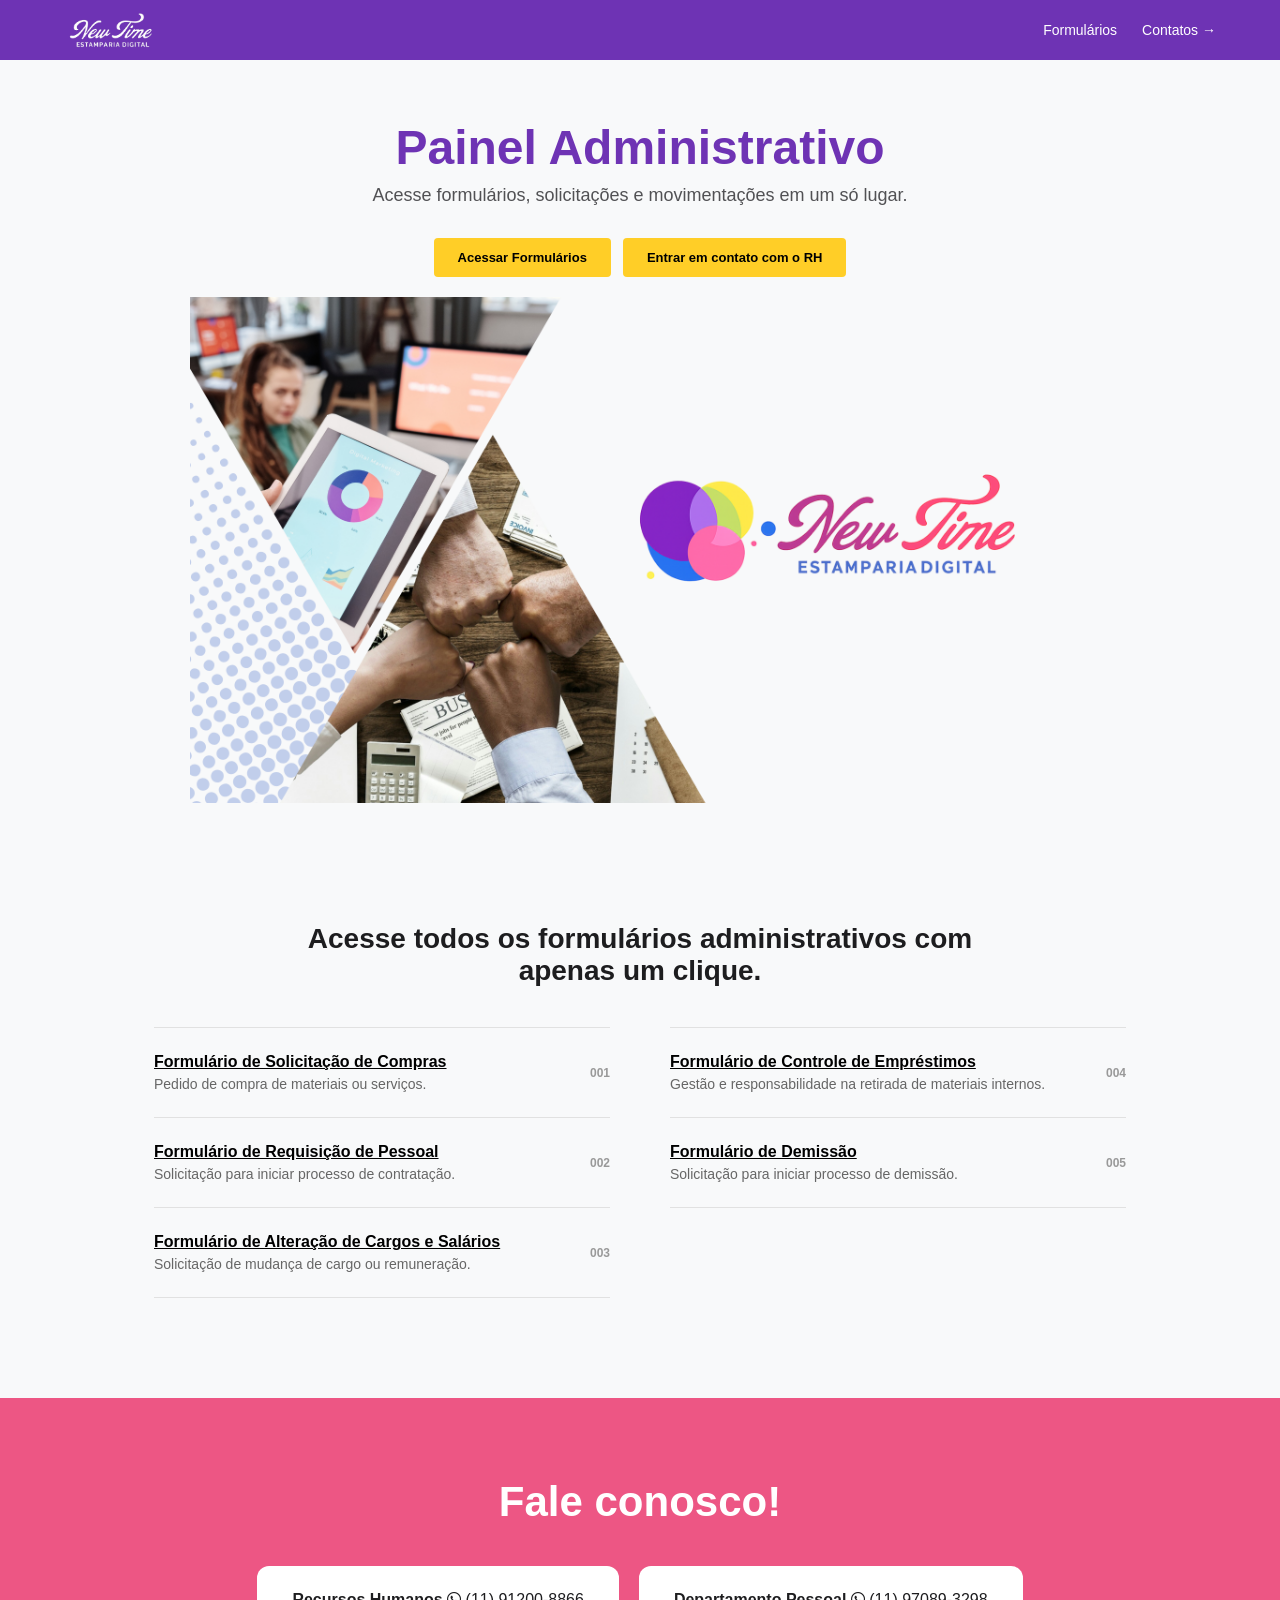
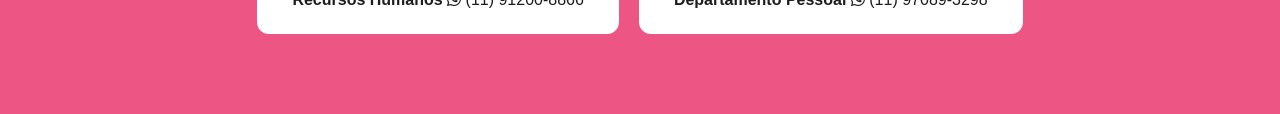
==== index.html @ 9c3e06ad "Add Font Awesome and update contact details Added Font Awesome stylesheet for icons and updated cont" ====
<!DOCTYPE html>
<html lang="pt-br">
<head>
    <meta charset="UTF-8">
    <meta name="viewport" content="width=device-width, initial-scale=1.0">
    <title>Painel Administrativo - New Time</title>
    
    <link rel="icon" href="Logo Bolinhas.png" type="image/png">
    
    <link rel="stylesheet" href="https://cdnjs.cloudflare.com/ajax/libs/font-awesome/6.0.0/css/all.min.css">
    
    <link rel="stylesheet" href="style.css">
</head>
<body>

    <header class="navbar">
        <img src="Logo Branca.png" alt="Logo New Time" class="nav-logo">
        
        <nav>
            <a href="#formularios">Formulários</a>
            <a href="#contatos">Contatos &rarr;</a>
        </nav>
    </header>

    <main>
        <section class="hero">
            <h1 class="main-title">Painel Administrativo</h1>
            <p class="subtitle">Acesse formulários, solicitações e movimentações em um só lugar.</p>
            
            <div class="cta-buttons">
                <a href="#formularios" class="btn">Acessar Formulários</a>
                <a href="#contatos" class="btn">Entrar em contato com o RH</a>
            </div>

            <img src="Main.png" alt="Equipe New Time" class="main-img">
        </section>

        <section id="formularios" class="forms-section">
            <h2 class="forms-callout">Acesse todos os formulários administrativos com apenas um clique.</h2>
            
            <div class="forms-grid">
                <div class="forms-column">
                    <article class="form-row">
                        <div class="form-info">
                            <a href="#" id="link-compras" class="form-title">Formulário de Solicitação de Compras</a>
                            <p class="form-description">Pedido de compra de materiais ou serviços.</p>
                        </div>
                        <span class="form-id">001</span>
                    </article>

                    <article class="form-row">
                        <div class="form-info">
                            <a href="#" id="link-pessoal" class="form-title">Formulário de Requisição de Pessoal</a>
                            <p class="form-description">Solicitação para iniciar processo de contratação.</p>
                        </div>
                        <span class="form-id">002</span>
                    </article>

                    <article class="form-row">
                        <div class="form-info">
                            <a href="#" id="link-cargos" class="form-title">Formulário de Alteração de Cargos e Salários</a>
                            <p class="form-description">Solicitação de mudança de cargo ou remuneração.</p>
                        </div>
                        <span class="form-id">003</span>
                    </article>
                </div>

                <div class="forms-column">
                    <article class="form-row">
                        <div class="form-info">
                            <a href="#" id="link-emprestimo" class="form-title">Formulário de Controle de Empréstimos</a>
                            <p class="form-description">Gestão e responsabilidade na retirada de materiais internos.</p>
                        </div>
                        <span class="form-id">004</span>
                    </article>

                    <article class="form-row">
                        <div class="form-info">
                            <a href="#" id="link-demissao" class="form-title">Formulário de Demissão</a>
                            <p class="form-description">Solicitação para iniciar processo de demissão.</p>
                        </div>
                        <span class="form-id">005</span>
                    </article>

                </div>
            </div>
        </section>

        <footer id="contatos" class="contact-footer">
            <h2>Fale conosco!</h2>
            <div class="cards-wrapper">
                <div class="contact-card" id="btn-rh">
                    <div class="card-content">
                        <strong>Recursos Humanos</strong>
                        <span class="phone-line"><i class="fab fa-whatsapp"></i> (11) 91200-8866</span>
                    </div>
                </div>

                <div class="contact-card" id="btn-dp">
                    <div class="card-content">
                        <strong>Departamento Pessoal</strong>
                        <span class="phone-line"><i class="fab fa-whatsapp"></i> (11) 97089-3298</span>
                    </div>
                </div>
            </div>
        </footer>
    </main>

    <script src="script.js"></script>
</body>
</html>
---- style.css ----
:root {
  --amarelo: #FFCE27;
  --roxo: #6E33B4;
  --rosa-escuro: #ED5684;
  --branco-fundo: #F8F9FA;
}

* {
  margin: 0;
  padding: 0;
  box-sizing: border-box;
  font-family: "SF Pro Display", -apple-system, sans-serif;
}

body {
  background-color: var(--branco-fundo);
  color: #1d1d1f;
  padding-top: 60px; 
}

.navbar {
  background-color: var(--roxo);
  padding: 0 5%;
  height: 60px; 
  display: flex;
  justify-content: space-between; 
  align-items: center; 
  position: absolute; 
  top: 0;
  left: 0;
  width: 100%;
  z-index: 1000;
}

.nav-logo {
  height: 35px; 
  width: auto;
  display: block;
}

.navbar nav {
  display: flex;
  gap: 25px;
}

.navbar a {
  color: white;
  text-decoration: none;
  font-size: 14px;
  font-weight: 500;
}

.hero {
  text-align: center;
  padding: 60px 5% 40px; 
}

.main-title {
  color: var(--roxo);
  font-size: 48px;
  font-weight: 800;
  margin-bottom: 10px;
}

.subtitle {
  font-size: 18px;
  color: #515154;
  margin-bottom: 32px;
}

.cta-buttons {
  display: flex;
  justify-content: center;
  gap: 12px;
}

.btn {
  padding: 12px 24px;
  border-radius: 4px;
  text-decoration: none;
  font-weight: 700;
  font-size: 13px;
  background-color: var(--amarelo);
  color: black;
  transition: transform 0.2s;
}

.btn:hover {
  transform: scale(1.02);
}

.main-img {
  width: 100%;
  max-width: 900px;
  display: block;
  margin: 20px auto 0;
}

.forms-callout {
  text-align: center;
  font-size: 28px;
  font-weight: 700;
  max-width: 700px;
  margin: 80px auto 40px;
}

.forms-grid {
  display: flex;
  justify-content: center;
  align-items: flex-start;
  gap: 60px;
  max-width: 1100px;
  margin: 0 auto 100px;
  padding: 0 5%;
}

.forms-column {
  flex: 1;
  max-width: 480px;
}

.form-row {
  display: flex;
  justify-content: space-between;
  align-items: center;
  padding: 25px 0;
  border-top: 1px solid #e1e1e1;
}

.forms-column .form-row:last-child {
  border-bottom: 1px solid #e1e1e1;
}

.form-title {
  color: black;
  font-weight: 700;
  text-decoration: underline;
  font-size: 16px;
  display: block;
  margin-bottom: 5px;
}

.form-description {
  font-size: 14px;
  color: #666;
}

.form-id {
  font-size: 12px;
  color: #999;
  font-weight: 600;
}

.contact-footer {
  background-color: var(--rosa-escuro);
  padding: 80px 5%;
  text-align: center;
}

.contact-footer h2 {
  color: white;
  font-size: 42px;
  font-weight: 800;
  margin-bottom: 40px;
}

.cards-wrapper {
  display: flex;
  justify-content: center;
  gap: 20px;
}

.contact-card {
  background: white;
  padding: 25px 35px;
  border-radius: 12px;
  display: flex;
  align-items: center;
  gap: 15px;
  text-align: left;
  min-width: 300px;
  cursor: pointer;
}

@media (max-width: 900px) {
  .navbar {
    position: relative;
    height: auto;
    padding: 15px 5%;
    flex-direction: column;
    gap: 10px;
  }
  
  body {
    padding-top: 0;
  }

  .nav-logo {
    height: 35px;
  }

  .forms-grid {
    flex-direction: column;
    align-items: center;
    gap: 0;
  }

  .forms-column {
    width: 100%;
  }

  .cards-wrapper {
    flex-direction: column;
  }
}
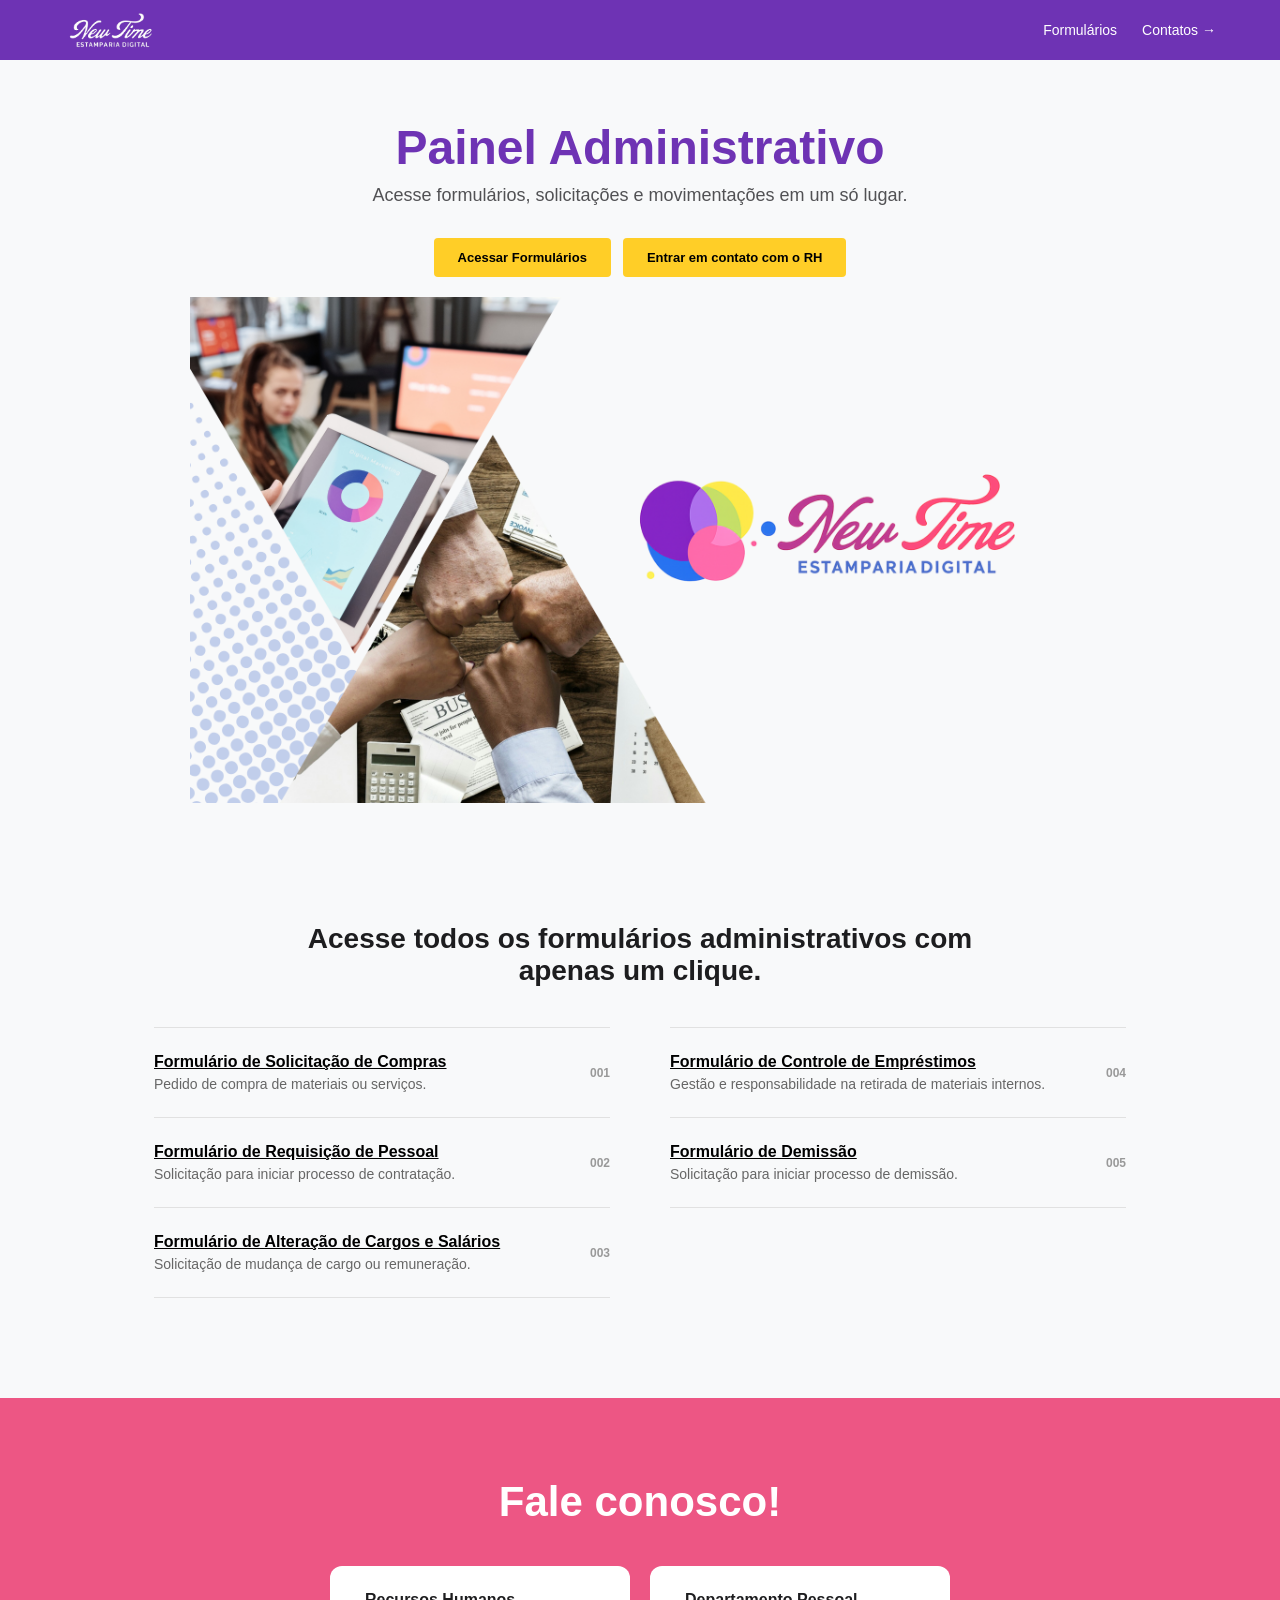
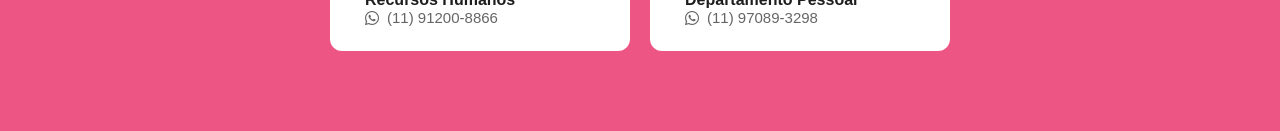
==== commit c23dd956: "Update index.html" ====
--- a/index.html
+++ b/index.html
@@ -29,7 +29,7 @@
             
             <div class="cta-buttons">
                 <a href="#formularios" class="btn">Acessar Formulários</a>
-                <a href="#contatos" class="btn">Entrar em contato com o RH</a>
+                <a href="https://wa.me/5511912008866" target="_blank" class="btn">Entrar em contato com o RH</a>
             </div>
 
             <img src="Main.png" alt="Equipe New Time" class="main-img">
@@ -81,7 +81,6 @@
                         </div>
                         <span class="form-id">005</span>
                     </article>
-
                 </div>
             </div>
         </section>
@@ -89,19 +88,15 @@
         <footer id="contatos" class="contact-footer">
             <h2>Fale conosco!</h2>
             <div class="cards-wrapper">
-                <div class="contact-card" id="btn-rh">
-                    <div class="card-content">
-                        <strong>Recursos Humanos</strong>
-                        <span class="phone-line"><i class="fab fa-whatsapp"></i> (11) 91200-8866</span>
-                    </div>
-                </div>
+                <a href="https://wa.me/5511912008866" target="_blank" class="contact-card">
+                    <strong>Recursos Humanos</strong>
+                    <span class="phone-line"><i class="fab fa-whatsapp"></i> (11) 91200-8866</span>
+                </a>
 
-                <div class="contact-card" id="btn-dp">
-                    <div class="card-content">
-                        <strong>Departamento Pessoal</strong>
-                        <span class="phone-line"><i class="fab fa-whatsapp"></i> (11) 97089-3298</span>
-                    </div>
-                </div>
+                <a href="https://wa.me/5511970893298" target="_blank" class="contact-card">
+                    <strong>Departamento Pessoal</strong>
+                    <span class="phone-line"><i class="fab fa-whatsapp"></i> (11) 97089-3298</span>
+                </a>
             </div>
         </footer>
     </main>
--- a/style.css
+++ b/style.css
@@ -15,17 +15,17 @@
 body {
   background-color: var(--branco-fundo);
   color: #1d1d1f;
-  padding-top: 60px; 
+  padding-top: 60px;
 }
 
 .navbar {
   background-color: var(--roxo);
   padding: 0 5%;
-  height: 60px; 
-  display: flex;
-  justify-content: space-between; 
-  align-items: center; 
-  position: absolute; 
+  height: 60px;
+  display: flex;
+  justify-content: space-between;
+  align-items: center;
+  position: absolute;
   top: 0;
   left: 0;
   width: 100%;
@@ -33,9 +33,8 @@
 }
 
 .nav-logo {
-  height: 35px; 
+  height: 35px;
   width: auto;
-  display: block;
 }
 
 .navbar nav {
@@ -52,7 +51,7 @@
 
 .hero {
   text-align: center;
-  padding: 60px 5% 40px; 
+  padding: 60px 5% 40px;
 }
 
 .main-title {
@@ -107,7 +106,6 @@
 .forms-grid {
   display: flex;
   justify-content: center;
-  align-items: flex-start;
   gap: 60px;
   max-width: 1100px;
   margin: 0 auto 100px;
@@ -151,6 +149,7 @@
   font-weight: 600;
 }
 
+/* FOOTER & CARDS */
 .contact-footer {
   background-color: var(--rosa-escuro);
   padding: 80px 5%;
@@ -175,11 +174,52 @@
   padding: 25px 35px;
   border-radius: 12px;
   display: flex;
-  align-items: center;
-  gap: 15px;
+  flex-direction: column;
+  align-items: flex-start; 
   text-align: left;
   min-width: 300px;
-  cursor: pointer;
+  text-decoration: none;
+  color: inherit;
+  transition: transform 0.2s;
+}
+
+.contact-card:hover {
+  transform: translateY(-5px);
+  box-shadow: 0 5px 15px rgba(0,0,0,0.1);
+}
+
+.phone-line {
+  display: flex;
+  align-items: center;
+  gap: 8px;
+  color: #666666; 
+  font-size: 15px;
+}
+
+.phone-line i {
+  font-size: 16px;
+}
+
+.whatsapp-btn {
+  position: fixed;
+  bottom: 30px;
+  right: 30px;
+  background-color: #25d366;
+  color: white;
+  width: 60px;
+  height: 60px;
+  border-radius: 50%;
+  display: flex;
+  justify-content: center;
+  align-items: center;
+  font-size: 30px;
+  box-shadow: 0 4px 10px rgba(0,0,0,0.3);
+  z-index: 2000;
+  transition: transform 0.3s;
+}
+
+.whatsapp-btn:hover {
+  transform: scale(1.1);
 }
 
 @media (max-width: 900px) {
@@ -190,26 +230,8 @@
     flex-direction: column;
     gap: 10px;
   }
-  
-  body {
-    padding-top: 0;
-  }
-
-  .nav-logo {
-    height: 35px;
-  }
-
-  .forms-grid {
-    flex-direction: column;
-    align-items: center;
-    gap: 0;
-  }
-
-  .forms-column {
-    width: 100%;
-  }
-
-  .cards-wrapper {
-    flex-direction: column;
-  }
-}+  body { padding-top: 0; }
+  .forms-grid { flex-direction: column; gap: 0; }
+  .forms-column { width: 100%; }
+  .cards-wrapper { flex-direction: column; align-items: center; }
+}
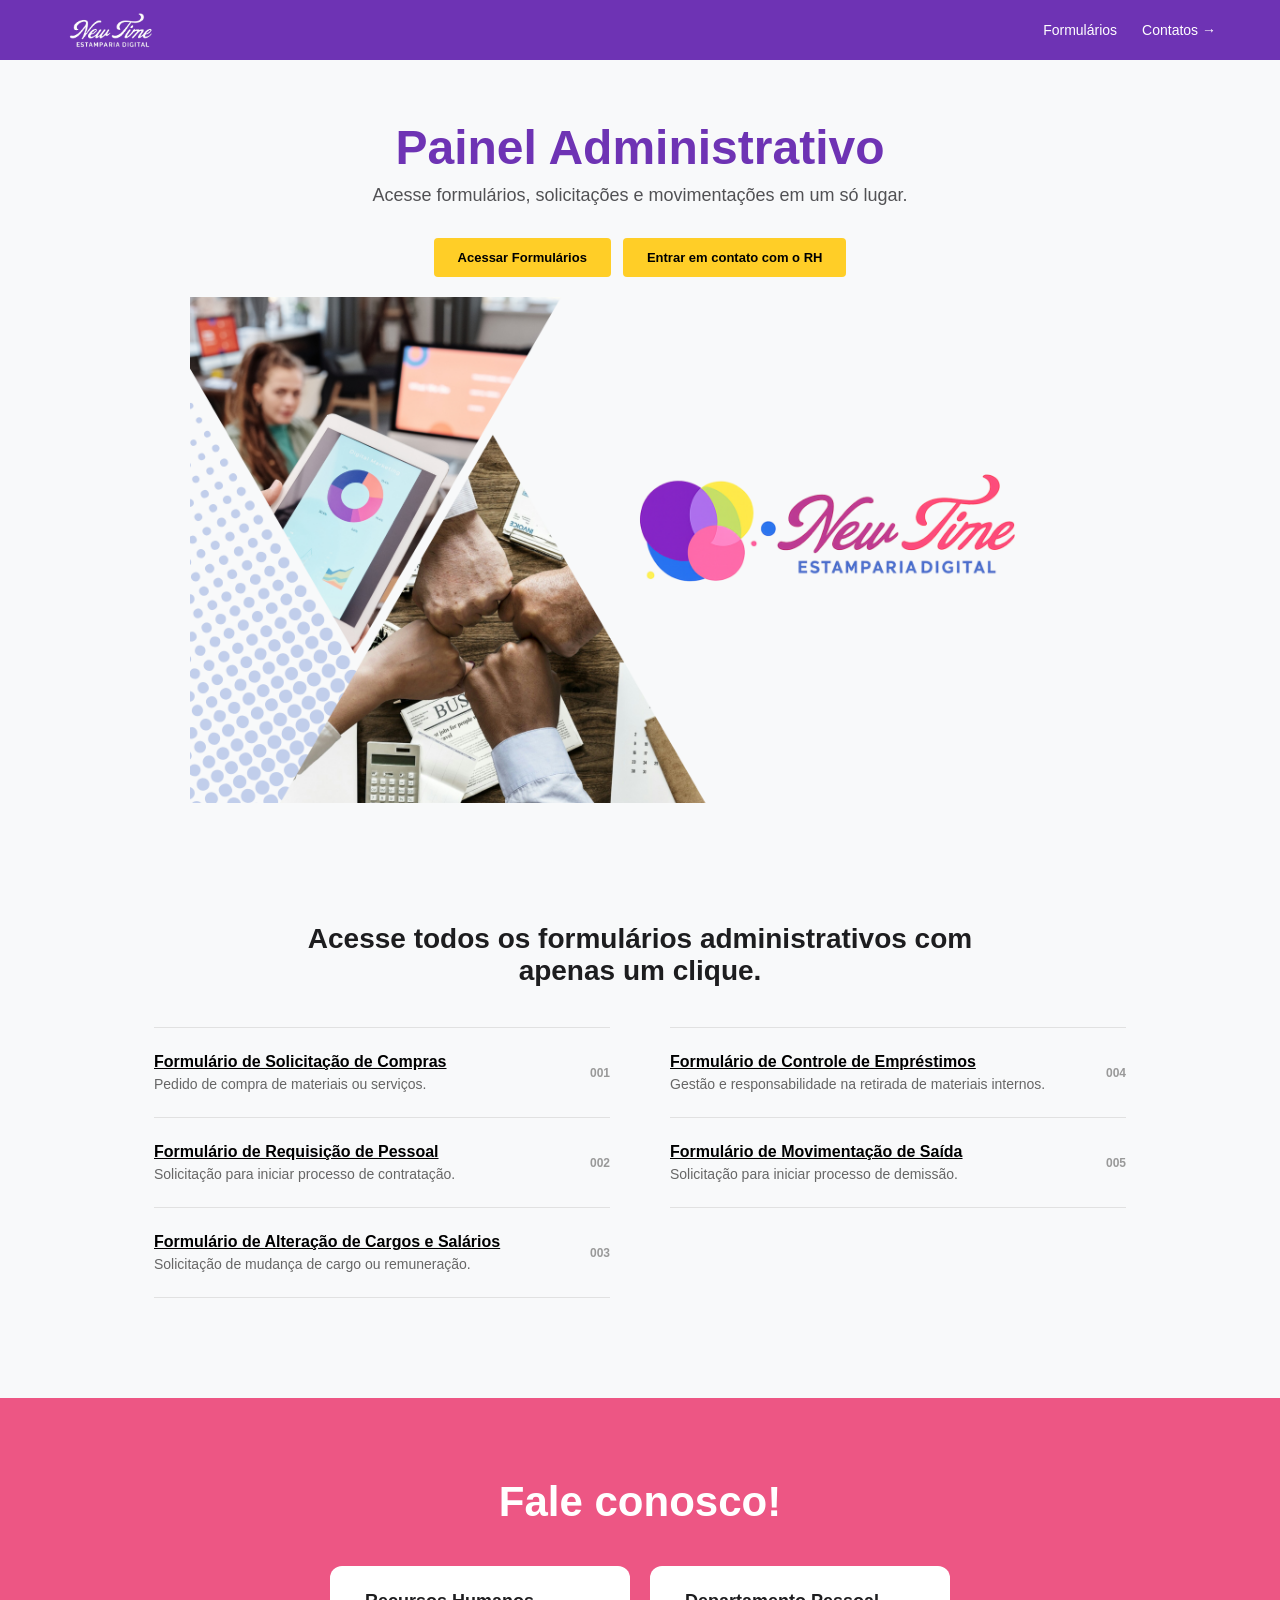
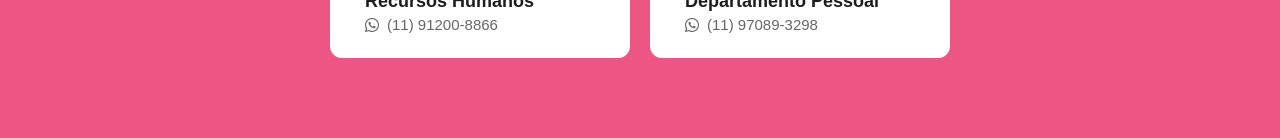
==== commit 0eb04584: "Fix HTML encoding issues in index.html" ====
--- a/index.html
+++ b/index.html
@@ -76,7 +76,7 @@
 
                     <article class="form-row">
                         <div class="form-info">
-                            <a href="#" id="link-demissao" class="form-title">Formulário de Demissão</a>
+                            <a href="#" id="link-demissao" class="form-title">Formulário de Movimentação de Saída</a>
                             <p class="form-description">Solicitação para iniciar processo de demissão.</p>
                         </div>
                         <span class="form-id">005</span>
--- a/style.css
+++ b/style.css
@@ -149,7 +149,6 @@
   font-weight: 600;
 }
 
-/* FOOTER & CARDS */
 .contact-footer {
   background-color: var(--rosa-escuro);
   padding: 80px 5%;
@@ -175,7 +174,8 @@
   border-radius: 12px;
   display: flex;
   flex-direction: column;
-  align-items: flex-start; 
+  align-items: flex-start;
+  gap: 4px;                
   text-align: left;
   min-width: 300px;
   text-decoration: none;
@@ -188,11 +188,16 @@
   box-shadow: 0 5px 15px rgba(0,0,0,0.1);
 }
 
+.contact-card strong {
+  font-size: 18px;
+  color: #1d1d1f;
+}
+
 .phone-line {
   display: flex;
   align-items: center;
   gap: 8px;
-  color: #666666; 
+  color: #666666;      
   font-size: 15px;
 }
 
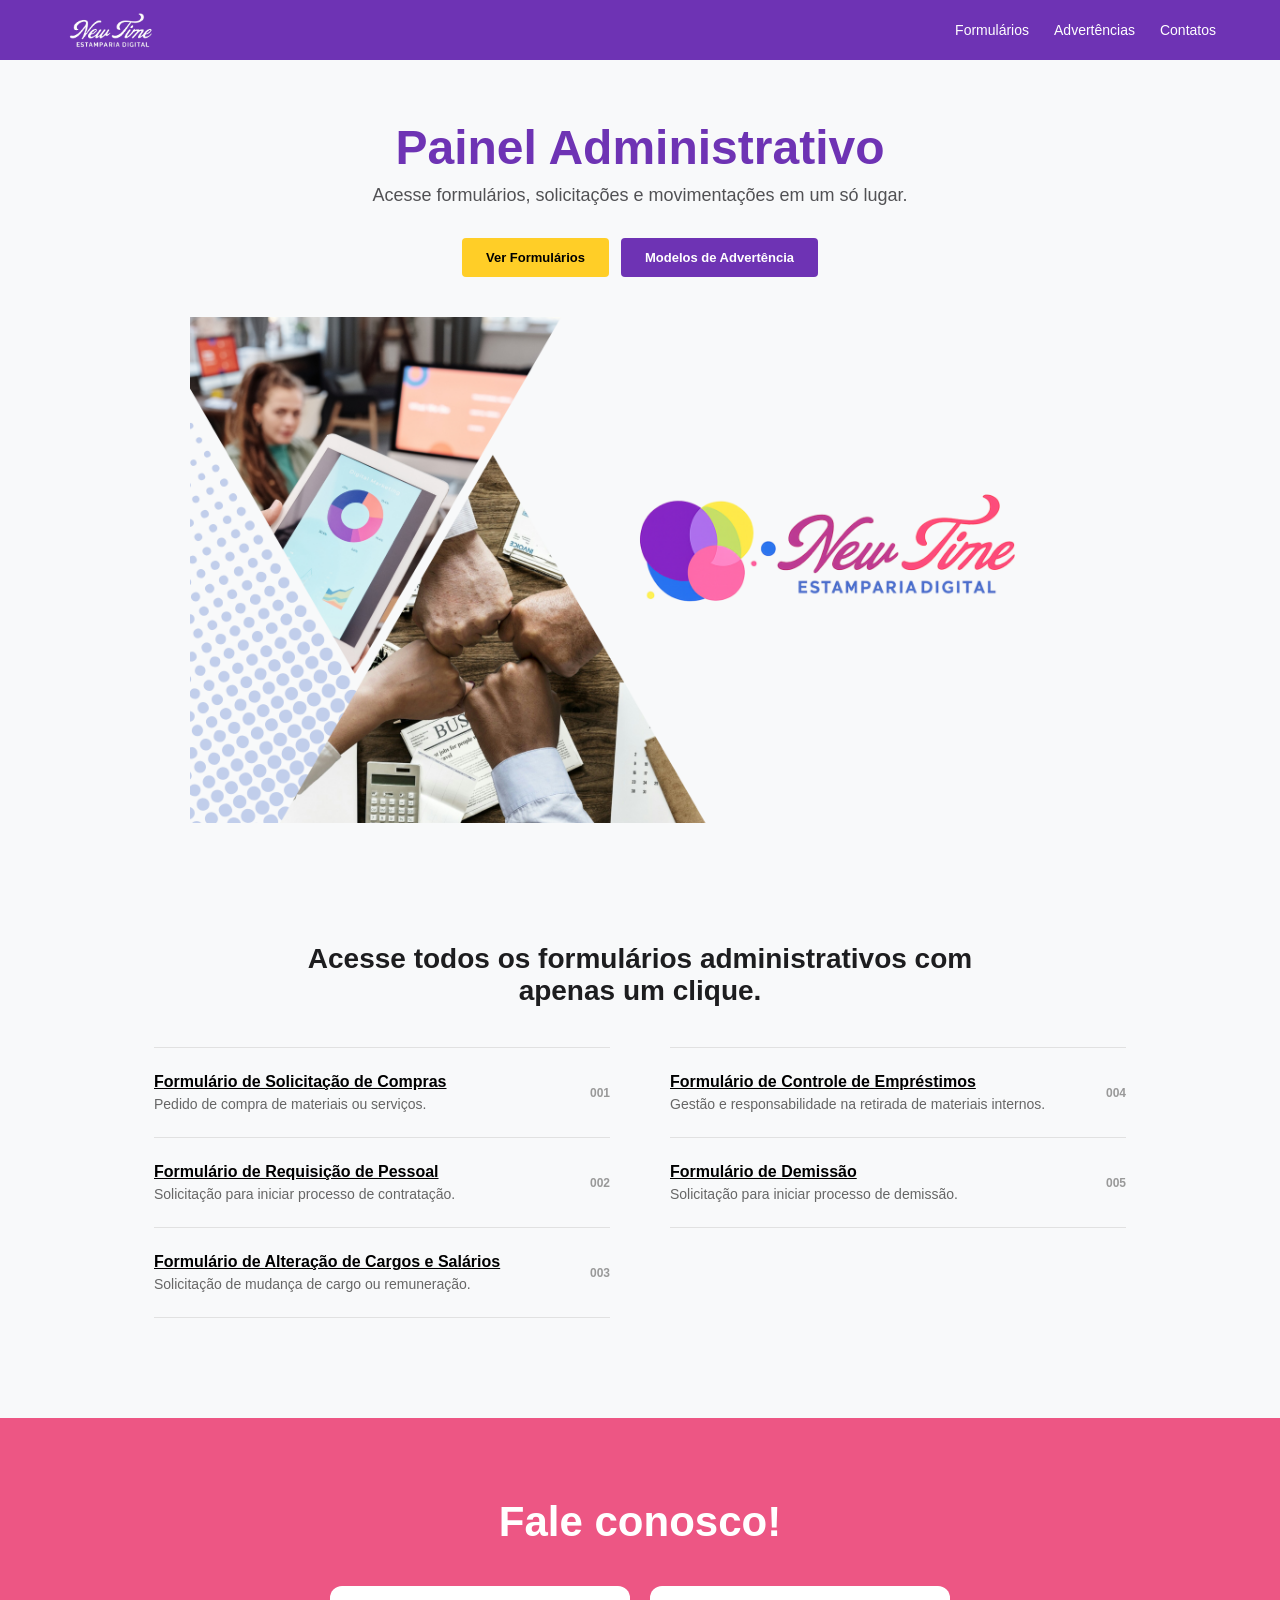
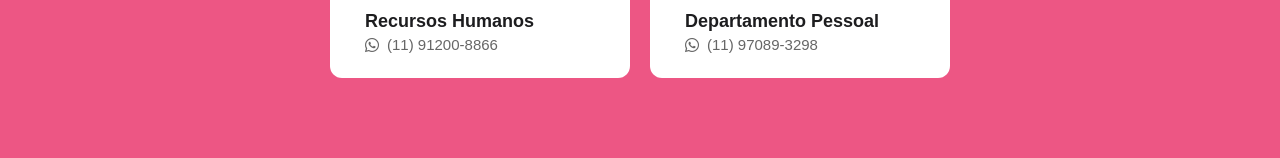
==== commit e583551f: "Update index.html Adicionei a parte de advertências" ====
--- a/index.html
+++ b/index.html
@@ -6,19 +6,17 @@
     <title>Painel Administrativo - New Time</title>
     
     <link rel="icon" href="Logo Bolinhas.png" type="image/png">
-    
     <link rel="stylesheet" href="https://cdnjs.cloudflare.com/ajax/libs/font-awesome/6.0.0/css/all.min.css">
-    
     <link rel="stylesheet" href="style.css">
 </head>
 <body>
 
     <header class="navbar">
         <img src="Logo Branca.png" alt="Logo New Time" class="nav-logo">
-        
         <nav>
             <a href="#formularios">Formulários</a>
-            <a href="#contatos">Contatos &rarr;</a>
+            <a href="advertencias.html">Advertências</a>
+            <a href="#contatos">Contatos</a>
         </nav>
     </header>
 
@@ -27,9 +25,9 @@
             <h1 class="main-title">Painel Administrativo</h1>
             <p class="subtitle">Acesse formulários, solicitações e movimentações em um só lugar.</p>
             
-            <div class="cta-buttons">
-                <a href="#formularios" class="btn">Acessar Formulários</a>
-                <a href="https://wa.me/5511912008866" target="_blank" class="btn">Entrar em contato com o RH</a>
+            <div class="cta-buttons" style="margin-bottom: 40px;">
+                <a href="#formularios" class="btn">Ver Formulários</a>
+                <a href="advertencias.html" class="btn" style="background-color: var(--roxo); color: white;">Modelos de Advertência</a>
             </div>
 
             <img src="Main.png" alt="Equipe New Time" class="main-img">
@@ -76,7 +74,7 @@
 
                     <article class="form-row">
                         <div class="form-info">
-                            <a href="#" id="link-demissao" class="form-title">Formulário de Movimentação de Saída</a>
+                            <a href="#" id="link-demissao" class="form-title">Formulário de Demissão</a>
                             <p class="form-description">Solicitação para iniciar processo de demissão.</p>
                         </div>
                         <span class="form-id">005</span>
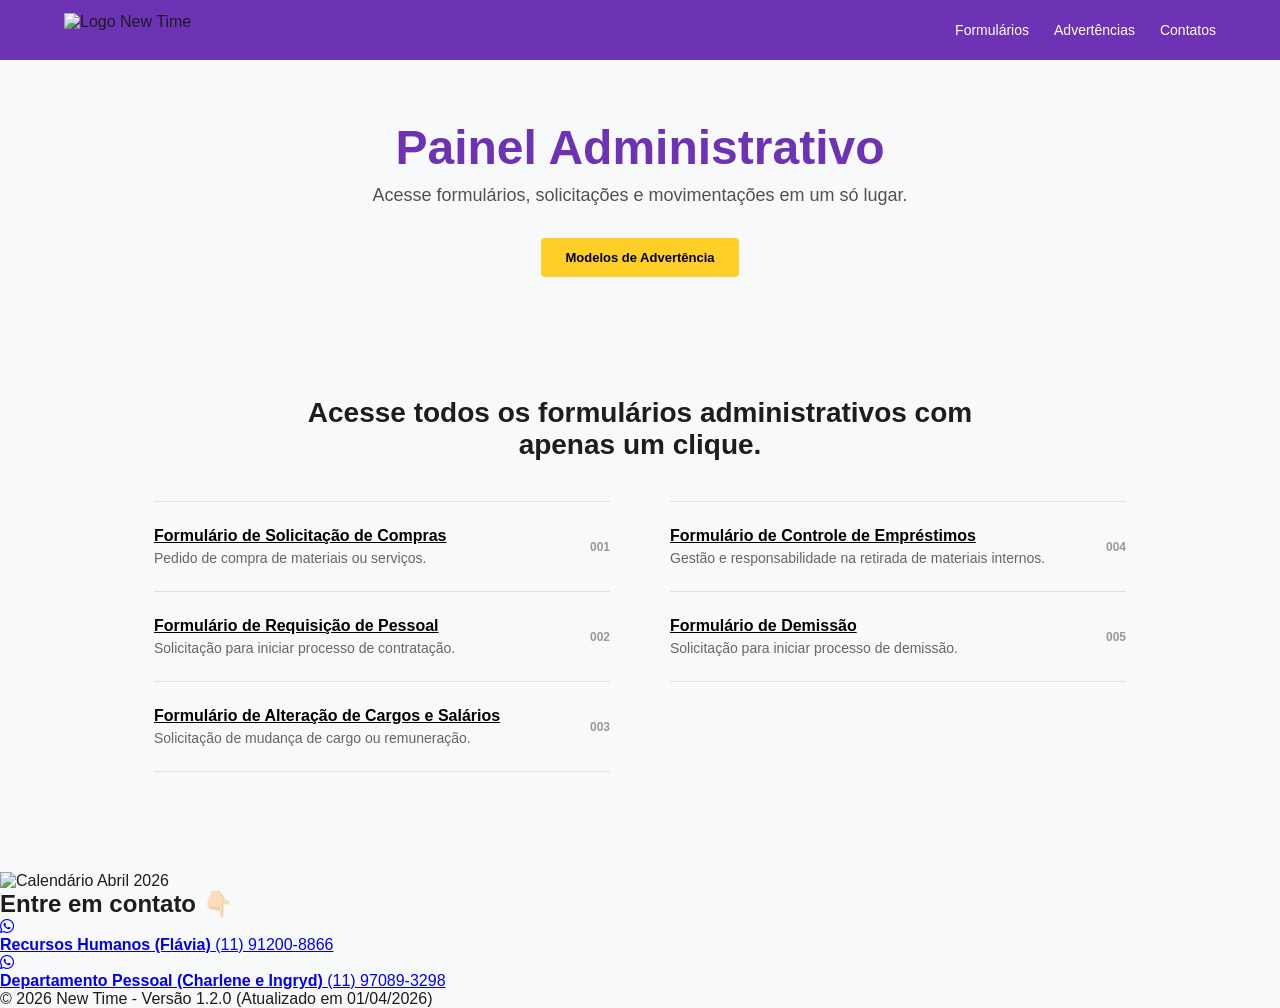
==== commit 7c4032ad: "Refactor index.html for image paths and styles Adicionei versão e calendário." ====
--- a/index.html
+++ b/index.html
@@ -4,15 +4,14 @@
     <meta charset="UTF-8">
     <meta name="viewport" content="width=device-width, initial-scale=1.0">
     <title>Painel Administrativo - New Time</title>
-    
-    <link rel="icon" href="Logo Bolinhas.png" type="image/png">
+    <link rel="icon" href="Imagens/Logo Bolinhas.png" type="image/png">
     <link rel="stylesheet" href="https://cdnjs.cloudflare.com/ajax/libs/font-awesome/6.0.0/css/all.min.css">
     <link rel="stylesheet" href="style.css">
 </head>
 <body>
 
     <header class="navbar">
-        <img src="Logo Branca.png" alt="Logo New Time" class="nav-logo">
+        <img src="Imagens/Logo Branca.png" alt="Logo New Time" class="nav-logo">
         <nav>
             <a href="#formularios">Formulários</a>
             <a href="advertencias.html">Advertências</a>
@@ -24,18 +23,13 @@
         <section class="hero">
             <h1 class="main-title">Painel Administrativo</h1>
             <p class="subtitle">Acesse formulários, solicitações e movimentações em um só lugar.</p>
-            
-            <div class="cta-buttons" style="margin-bottom: 40px;">
-                <a href="#formularios" class="btn">Ver Formulários</a>
-                <a href="advertencias.html" class="btn" style="background-color: var(--roxo); color: white;">Modelos de Advertência</a>
+            <div class="cta-buttons">
+                <a href="advertencias.html" class="btn" style="background-color: var(--amarelo); color: black;">Modelos de Advertência</a>
             </div>
-
-            <img src="Main.png" alt="Equipe New Time" class="main-img">
         </section>
 
         <section id="formularios" class="forms-section">
             <h2 class="forms-callout">Acesse todos os formulários administrativos com apenas um clique.</h2>
-            
             <div class="forms-grid">
                 <div class="forms-column">
                     <article class="form-row">
@@ -45,7 +39,6 @@
                         </div>
                         <span class="form-id">001</span>
                     </article>
-
                     <article class="form-row">
                         <div class="form-info">
                             <a href="#" id="link-pessoal" class="form-title">Formulário de Requisição de Pessoal</a>
@@ -53,7 +46,6 @@
                         </div>
                         <span class="form-id">002</span>
                     </article>
-
                     <article class="form-row">
                         <div class="form-info">
                             <a href="#" id="link-cargos" class="form-title">Formulário de Alteração de Cargos e Salários</a>
@@ -62,7 +54,6 @@
                         <span class="form-id">003</span>
                     </article>
                 </div>
-
                 <div class="forms-column">
                     <article class="form-row">
                         <div class="form-info">
@@ -71,7 +62,6 @@
                         </div>
                         <span class="form-id">004</span>
                     </article>
-
                     <article class="form-row">
                         <div class="form-info">
                             <a href="#" id="link-demissao" class="form-title">Formulário de Demissão</a>
@@ -83,22 +73,38 @@
             </div>
         </section>
 
-        <footer id="contatos" class="contact-footer">
-            <h2>Fale conosco!</h2>
-            <div class="cards-wrapper">
-                <a href="https://wa.me/5511912008866" target="_blank" class="contact-card">
-                    <strong>Recursos Humanos</strong>
-                    <span class="phone-line"><i class="fab fa-whatsapp"></i> (11) 91200-8866</span>
-                </a>
+        <section id="contatos" class="dashboard-container">
+            <div class="calendar-box">
+                <img src="Imagens/Calendário 2026/04 - Calendário Abril 2026.png" alt="Calendário Abril 2026" class="calendar-img">
+            </div>
 
-                <a href="https://wa.me/5511970893298" target="_blank" class="contact-card">
-                    <strong>Departamento Pessoal</strong>
-                    <span class="phone-line"><i class="fab fa-whatsapp"></i> (11) 97089-3298</span>
-                </a>
+            <div class="contacts-floating-box">
+                <h2 class="floating-title">Entre em contato 👇🏻</h2>
+                <div class="contact-links">
+                    <a href="#" id="btn-rh" class="mini-card">
+                        <i class="fab fa-whatsapp"></i>
+                        <div>
+                            <strong>Recursos Humanos (Flávia)</strong>
+                            <span>(11) 91200-8866</span>
+                        </div>
+                    </a>
+                    <a href="#" id="btn-dp" class="mini-card">
+                        <i class="fab fa-whatsapp"></i>
+                        <div>
+                            <strong>Departamento Pessoal (Charlene e Ingryd)</strong>
+                            <span>(11) 97089-3298</span>
+                        </div>
+                    </a>
+                </div>
             </div>
-        </footer>
+        </section>
     </main>
 
     <script src="script.js"></script>
+
+    <footer class="footer-simples">
+        <p>© 2026 New Time - Versão 1.2.0 (Atualizado em 01/04/2026)</p>
+    </footer>
+
 </body>
 </html>
--- a/style.css
+++ b/style.css
@@ -225,6 +225,104 @@
 
 .whatsapp-btn:hover {
   transform: scale(1.1);
+}
+
+/* ADVERTÊNCIAS */
+
+.tutorial-container {
+    background: white;
+    padding: 40px;
+    border-radius: 12px;
+    margin: 40px auto;
+    max-width: 900px;
+    border-left: 10px solid var(--amarelo);
+    box-shadow: 0 4px 15px rgba(0,0,0,0.05);
+    text-align: left;
+}
+
+.tutorial-container h2 {
+    color: var(--roxo);
+    font-size: 24px;
+    margin-bottom: 20px;
+    font-weight: 800;
+}
+
+.tutorial-list {
+    list-style: none;
+}
+
+.tutorial-list li {
+    margin-bottom: 15px;
+    font-size: 16px;
+    display: flex;
+    align-items: flex-start;
+    gap: 12px;
+    line-height: 1.5;
+    color: #1d1d1f;
+}
+
+.tutorial-list li i {
+    color: var(--rosa-escuro);
+    font-size: 18px;
+    margin-top: 3px;
+}
+
+.adv-grid {
+    display: grid;
+    grid-template-columns: repeat(auto-fit, minmax(280px, 1fr));
+    gap: 25px;
+    max-width: 1100px;
+    margin: 60px auto;
+    padding: 0 5%;
+}
+
+.adv-card {
+    background: white;
+    padding: 35px 25px;
+    border-radius: 12px;
+    text-align: center;
+    border: 1px solid #e1e1e1;
+    text-decoration: none;
+    color: inherit;
+    transition: all 0.3s ease;
+    display: flex;
+    flex-direction: column;
+    align-items: center;
+    justify-content: center;
+}
+
+.adv-card:hover {
+    transform: translateY(-8px);
+    border-color: var(--roxo);
+    box-shadow: 0 12px 25px rgba(110, 51, 180, 0.1);
+}
+
+.adv-card i {
+    font-size: 45px;
+    color: var(--roxo);
+    margin-bottom: 20px;
+}
+
+.adv-card h3 {
+    font-size: 18px;
+    font-weight: 700;
+    color: #1d1d1f;
+    margin-bottom: 15px;
+}
+
+.btn-download-card {
+    background-color: var(--amarelo);
+    color: black;
+    padding: 10px 20px;
+    border-radius: 4px;
+    font-weight: 700;
+    font-size: 12px;
+    text-transform: uppercase;
+    transition: background 0.2s;
+}
+
+.adv-card:hover .btn-download-card {
+    filter: brightness(0.9);
 }
 
 @media (max-width: 900px) {
@@ -239,4 +337,13 @@
   .forms-grid { flex-direction: column; gap: 0; }
   .forms-column { width: 100%; }
   .cards-wrapper { flex-direction: column; align-items: center; }
-}
+  
+  .tutorial-container {
+    padding: 25px;
+    margin: 20px 5%;
+  }
+  
+  .adv-grid {
+    grid-template-columns: 1fr;
+  }
+}
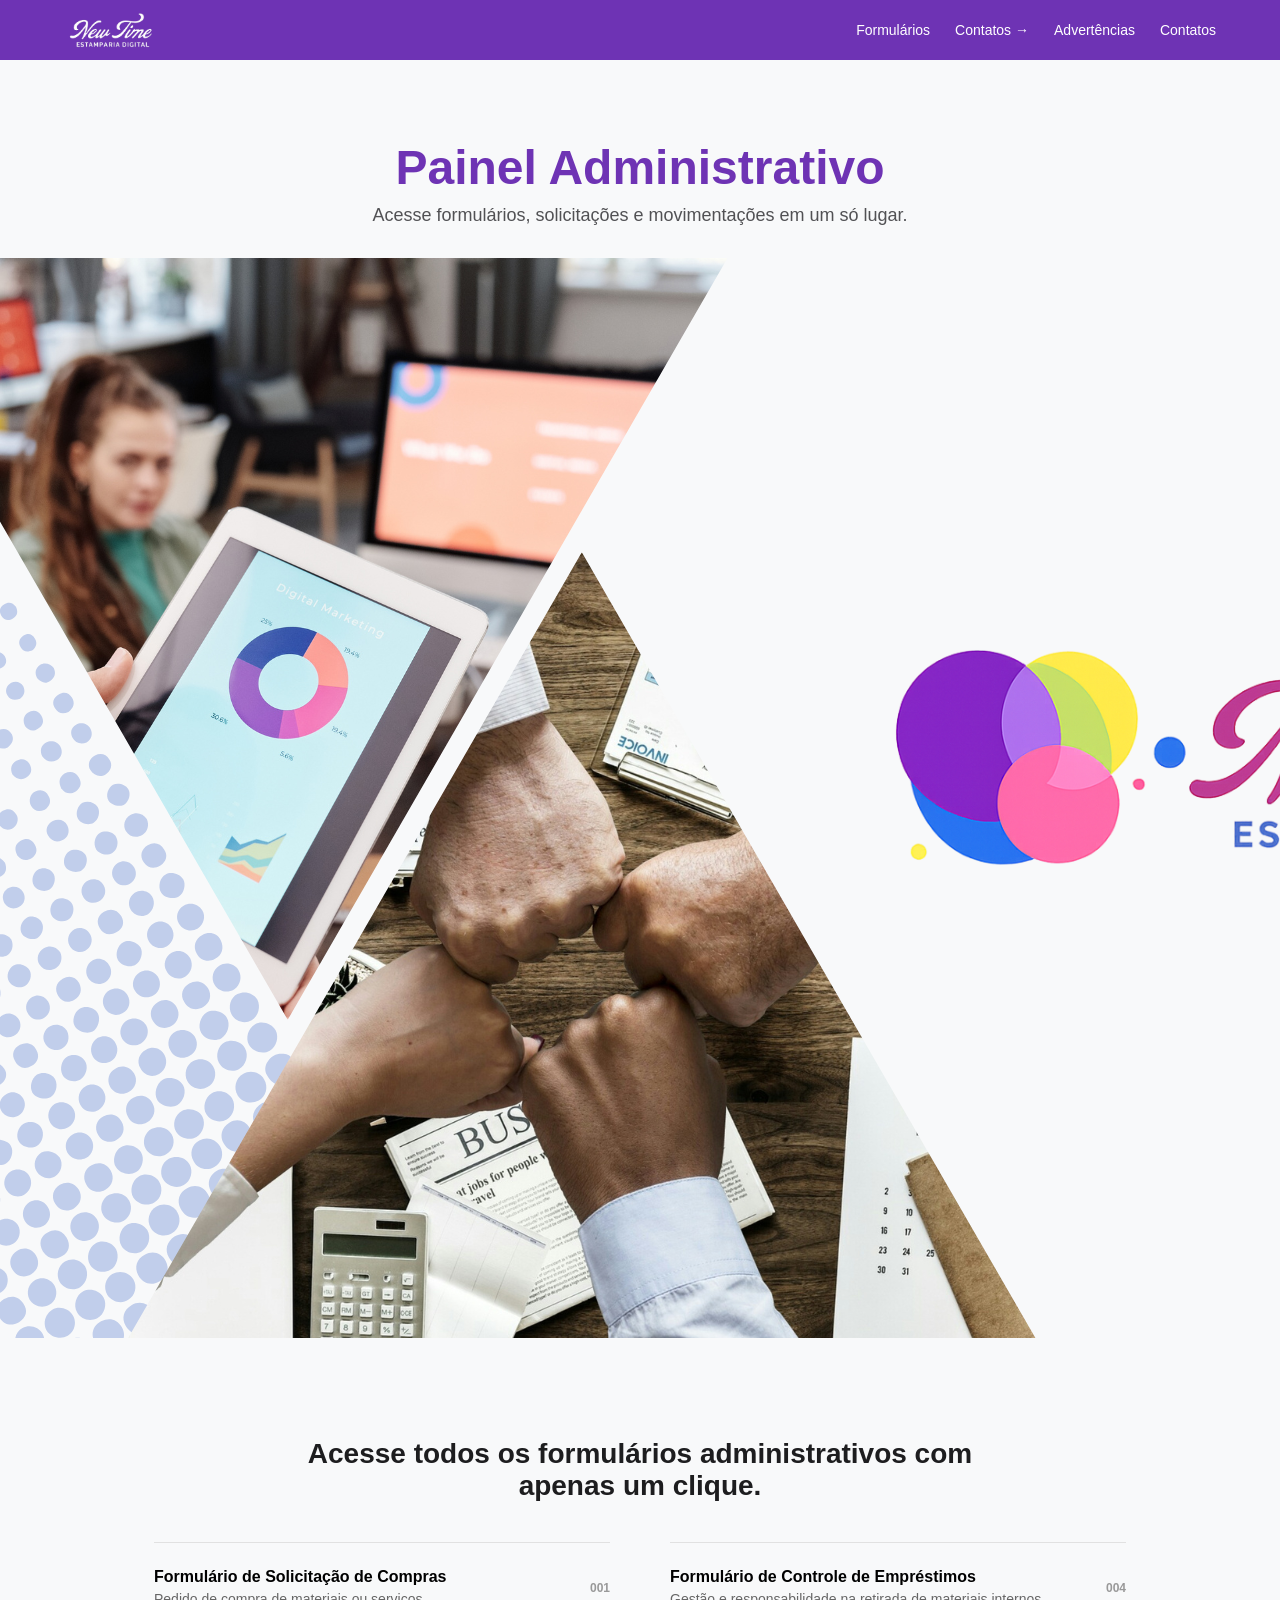
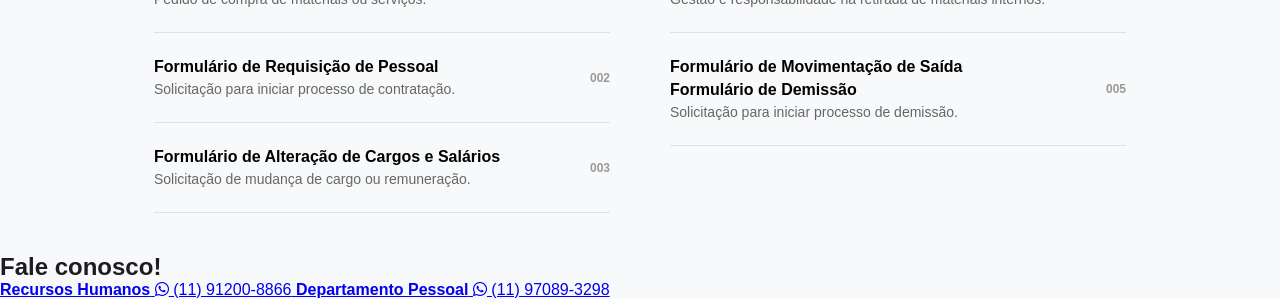
==== commit 3be884f9: "Refactor index.html for better structure and links Updated the HTML structure and improved contact l" ====
--- a/index.html
+++ b/index.html
@@ -4,16 +4,21 @@
     <meta charset="UTF-8">
     <meta name="viewport" content="width=device-width, initial-scale=1.0">
     <title>Painel Administrativo - New Time</title>
-    <link rel="icon" href="Imagens/Logo Bolinhas.png" type="image/png">
+
+    <link rel="icon" href="Logo Bolinhas.png" type="image/png">
+    
     <link rel="stylesheet" href="https://cdnjs.cloudflare.com/ajax/libs/font-awesome/6.0.0/css/all.min.css">
+    
     <link rel="stylesheet" href="style.css">
 </head>
 <body>
 
     <header class="navbar">
-        <img src="Imagens/Logo Branca.png" alt="Logo New Time" class="nav-logo">
+        <img src="Logo Branca.png" alt="Logo New Time" class="nav-logo">
+        
         <nav>
             <a href="#formularios">Formulários</a>
+            <a href="#contatos">Contatos &rarr;</a>
             <a href="advertencias.html">Advertências</a>
             <a href="#contatos">Contatos</a>
         </nav>
@@ -23,13 +28,21 @@
         <section class="hero">
             <h1 class="main-title">Painel Administrativo</h1>
             <p class="subtitle">Acesse formulários, solicitações e movimentações em um só lugar.</p>
+
             <div class="cta-buttons">
-                <a href="advertencias.html" class="btn" style="background-color: var(--amarelo); color: black;">Modelos de Advertência</a>
+                <a href="#formularios" class="btn">Acessar Formulários</a>
+                <a href="https://wa.me/5511912008866" target="_blank" class="btn">Entrar em contato com o RH</a>
+            <div class="cta-buttons" style="margin-bottom: 40px;">
+                <a href="#formularios" class="btn">Ver Formulários</a>
+                <a href="advertencias.html" class="btn" style="background-color: var(--roxo); color: white;">Modelos de Advertência</a>
             </div>
+
+            <img src="Main.png" alt="Equipe New Time" class="main-img">
         </section>
 
         <section id="formularios" class="forms-section">
             <h2 class="forms-callout">Acesse todos os formulários administrativos com apenas um clique.</h2>
+
             <div class="forms-grid">
                 <div class="forms-column">
                     <article class="form-row">
@@ -39,6 +52,7 @@
                         </div>
                         <span class="form-id">001</span>
                     </article>
+
                     <article class="form-row">
                         <div class="form-info">
                             <a href="#" id="link-pessoal" class="form-title">Formulário de Requisição de Pessoal</a>
@@ -46,6 +60,7 @@
                         </div>
                         <span class="form-id">002</span>
                     </article>
+
                     <article class="form-row">
                         <div class="form-info">
                             <a href="#" id="link-cargos" class="form-title">Formulário de Alteração de Cargos e Salários</a>
@@ -54,6 +69,7 @@
                         <span class="form-id">003</span>
                     </article>
                 </div>
+
                 <div class="forms-column">
                     <article class="form-row">
                         <div class="form-info">
@@ -62,8 +78,10 @@
                         </div>
                         <span class="form-id">004</span>
                     </article>
+
                     <article class="form-row">
                         <div class="form-info">
+                            <a href="#" id="link-demissao" class="form-title">Formulário de Movimentação de Saída</a>
                             <a href="#" id="link-demissao" class="form-title">Formulário de Demissão</a>
                             <p class="form-description">Solicitação para iniciar processo de demissão.</p>
                         </div>
@@ -73,38 +91,22 @@
             </div>
         </section>
 
-        <section id="contatos" class="dashboard-container">
-            <div class="calendar-box">
-                <img src="Imagens/Calendário 2026/04 - Calendário Abril 2026.png" alt="Calendário Abril 2026" class="calendar-img">
+        <footer id="contatos" class="contact-footer">
+            <h2>Fale conosco!</h2>
+            <div class="cards-wrapper">
+                <a href="https://wa.me/5511912008866" target="_blank" class="contact-card">
+                    <strong>Recursos Humanos</strong>
+                    <span class="phone-line"><i class="fab fa-whatsapp"></i> (11) 91200-8866</span>
+                </a>
+
+                <a href="https://wa.me/5511970893298" target="_blank" class="contact-card">
+                    <strong>Departamento Pessoal</strong>
+                    <span class="phone-line"><i class="fab fa-whatsapp"></i> (11) 97089-3298</span>
+                </a>
             </div>
-
-            <div class="contacts-floating-box">
-                <h2 class="floating-title">Entre em contato 👇🏻</h2>
-                <div class="contact-links">
-                    <a href="#" id="btn-rh" class="mini-card">
-                        <i class="fab fa-whatsapp"></i>
-                        <div>
-                            <strong>Recursos Humanos (Flávia)</strong>
-                            <span>(11) 91200-8866</span>
-                        </div>
-                    </a>
-                    <a href="#" id="btn-dp" class="mini-card">
-                        <i class="fab fa-whatsapp"></i>
-                        <div>
-                            <strong>Departamento Pessoal (Charlene e Ingryd)</strong>
-                            <span>(11) 97089-3298</span>
-                        </div>
-                    </a>
-                </div>
-            </div>
-        </section>
+        </footer>
     </main>
 
     <script src="script.js"></script>
-
-    <footer class="footer-simples">
-        <p>© 2026 New Time - Versão 1.2.0 (Atualizado em 01/04/2026)</p>
-    </footer>
-
 </body>
 </html>
--- a/style.css
+++ b/style.css
@@ -16,8 +16,10 @@
   background-color: var(--branco-fundo);
   color: #1d1d1f;
   padding-top: 60px;
-}
-
+  overflow-x: hidden;
+}
+
+/* NAVBAR */
 .navbar {
   background-color: var(--roxo);
   padding: 0 5%;
@@ -25,7 +27,7 @@
   display: flex;
   justify-content: space-between;
   align-items: center;
-  position: absolute;
+  position: fixed;
   top: 0;
   left: 0;
   width: 100%;
@@ -49,9 +51,10 @@
   font-weight: 500;
 }
 
+/* HERO */
 .hero {
   text-align: center;
-  padding: 60px 5% 40px;
+  padding: 80px 5% 60px;
 }
 
 .main-title {
@@ -81,18 +84,17 @@
   font-size: 13px;
   background-color: var(--amarelo);
   color: black;
-  transition: transform 0.2s;
+  transition: all 0.2s ease;
 }
 
 .btn:hover {
-  transform: scale(1.02);
-}
-
-.main-img {
-  width: 100%;
-  max-width: 900px;
-  display: block;
-  margin: 20px auto 0;
+  transform: translateY(-2px);
+  filter: brightness(1.05);
+}
+
+/* FORMULÁRIOS */
+.forms-section {
+  padding: 40px 0;
 }
 
 .forms-callout {
@@ -100,7 +102,7 @@
   font-size: 28px;
   font-weight: 700;
   max-width: 700px;
-  margin: 80px auto 40px;
+  margin: 0 auto 40px;
 }
 
 .forms-grid {
@@ -108,7 +110,7 @@
   justify-content: center;
   gap: 60px;
   max-width: 1100px;
-  margin: 0 auto 100px;
+  margin: 0 auto;
   padding: 0 5%;
 }
 
@@ -132,10 +134,15 @@
 .form-title {
   color: black;
   font-weight: 700;
-  text-decoration: underline;
+  text-decoration: none;
   font-size: 16px;
   display: block;
   margin-bottom: 5px;
+}
+
+.form-title:hover {
+  text-decoration: underline;
+  color: var(--roxo);
 }
 
 .form-description {
@@ -149,201 +156,134 @@
   font-weight: 600;
 }
 
-.contact-footer {
+/* DASHBOARD */
+.dashboard-container {
+  display: flex;
+  width: 100vw;
+  max-width: 100%;
+  margin: 40px 0 100px 0;
+  padding-right: 5%;
+  justify-content: space-between;
+  align-items: center;
+}
+
+.calendar-box {
+  flex: 0 1 65%;
+  background: transparent;
+}
+
+.calendar-img {
+  width: 100%;
+  margin-left: 5%;
+  border-radius: 0 30px 30px 0;
+  display: block;
+  filter: drop-shadow(0px 15px 30px rgba(0,0,0,0.12)); 
+}
+
+.contacts-floating-box {
+  flex: 0 0 380px; 
   background-color: var(--rosa-escuro);
-  padding: 80px 5%;
-  text-align: center;
-}
-
-.contact-footer h2 {
+  padding: 45px 30px;
+  border-radius: 25px;
+  box-shadow: 0 15px 35px rgba(237, 86, 132, 0.25);
+  display: flex;
+  flex-direction: column;
+  gap: 20px;
+  transition: transform 0.3s ease, box-shadow 0.3s ease;
+}
+
+.contacts-floating-box:hover {
+  transform: translateY(-10px);
+  box-shadow: 0 25px 50px rgba(237, 86, 132, 0.4);
+}
+
+.floating-title {
+  font-size: 24px;
   color: white;
-  font-size: 42px;
   font-weight: 800;
-  margin-bottom: 40px;
-}
-
-.cards-wrapper {
-  display: flex;
-  justify-content: center;
-  gap: 20px;
-}
-
-.contact-card {
+  line-height: 1.2;
+  text-align: center;
+  margin-bottom: 10px;
+}
+
+.contact-links {
+  display: flex;
+  flex-direction: column;
+  gap: 15px;
+}
+
+.mini-card {
   background: white;
-  padding: 25px 35px;
-  border-radius: 12px;
-  display: flex;
-  flex-direction: column;
-  align-items: flex-start;
-  gap: 4px;                
-  text-align: left;
-  min-width: 300px;
+  padding: 20px;
+  border-radius: 15px;
   text-decoration: none;
   color: inherit;
-  transition: transform 0.2s;
-}
-
-.contact-card:hover {
-  transform: translateY(-5px);
-  box-shadow: 0 5px 15px rgba(0,0,0,0.1);
-}
-
-.contact-card strong {
-  font-size: 18px;
+  display: flex;
+  align-items: center;
+  gap: 15px;
+  transition: transform 0.2s ease;
+}
+
+.mini-card i {
+  font-size: 24px;
+  color: #25d366;
+}
+
+.mini-card strong {
+  display: block;
+  font-size: 16px;
   color: #1d1d1f;
 }
 
-.phone-line {
-  display: flex;
-  align-items: center;
-  gap: 8px;
-  color: #666666;      
-  font-size: 15px;
-}
-
-.phone-line i {
-  font-size: 16px;
-}
-
-.whatsapp-btn {
-  position: fixed;
-  bottom: 30px;
-  right: 30px;
-  background-color: #25d366;
-  color: white;
-  width: 60px;
-  height: 60px;
-  border-radius: 50%;
-  display: flex;
-  justify-content: center;
-  align-items: center;
-  font-size: 30px;
-  box-shadow: 0 4px 10px rgba(0,0,0,0.3);
-  z-index: 2000;
-  transition: transform 0.3s;
-}
-
-.whatsapp-btn:hover {
-  transform: scale(1.1);
-}
-
-/* ADVERTÊNCIAS */
-
-.tutorial-container {
-    background: white;
-    padding: 40px;
-    border-radius: 12px;
+.mini-card span {
+  font-size: 14px;
+  color: #666;
+}
+
+.mini-card:hover {
+  transform: scale(1.03);
+}
+
+.footer {
+  width: 100%;
+  padding: 30px 0;
+  text-align: center;
+  border-top: 1px solid #e1e1e1;
+  margin-top: 50px;
+  padding-left: 200px;
+}
+
+.footer p {
+  font-size: 8px;
+  color: #86868b;
+  font-weight: 400;
+}
+
+@media (max-width: 1100px) {
+  .dashboard-container {
+    flex-direction: column;
+    padding: 0 5%;
     margin: 40px auto;
-    max-width: 900px;
-    border-left: 10px solid var(--amarelo);
-    box-shadow: 0 4px 15px rgba(0,0,0,0.05);
-    text-align: left;
-}
-
-.tutorial-container h2 {
-    color: var(--roxo);
-    font-size: 24px;
-    margin-bottom: 20px;
-    font-weight: 800;
-}
-
-.tutorial-list {
-    list-style: none;
-}
-
-.tutorial-list li {
-    margin-bottom: 15px;
-    font-size: 16px;
-    display: flex;
-    align-items: flex-start;
-    gap: 12px;
-    line-height: 1.5;
-    color: #1d1d1f;
-}
-
-.tutorial-list li i {
-    color: var(--rosa-escuro);
-    font-size: 18px;
-    margin-top: 3px;
-}
-
-.adv-grid {
-    display: grid;
-    grid-template-columns: repeat(auto-fit, minmax(280px, 1fr));
-    gap: 25px;
-    max-width: 1100px;
-    margin: 60px auto;
-    padding: 0 5%;
-}
-
-.adv-card {
-    background: white;
-    padding: 35px 25px;
-    border-radius: 12px;
-    text-align: center;
-    border: 1px solid #e1e1e1;
-    text-decoration: none;
-    color: inherit;
-    transition: all 0.3s ease;
-    display: flex;
-    flex-direction: column;
-    align-items: center;
-    justify-content: center;
-}
-
-.adv-card:hover {
-    transform: translateY(-8px);
-    border-color: var(--roxo);
-    box-shadow: 0 12px 25px rgba(110, 51, 180, 0.1);
-}
-
-.adv-card i {
-    font-size: 45px;
-    color: var(--roxo);
-    margin-bottom: 20px;
-}
-
-.adv-card h3 {
-    font-size: 18px;
-    font-weight: 700;
-    color: #1d1d1f;
-    margin-bottom: 15px;
-}
-
-.btn-download-card {
-    background-color: var(--amarelo);
-    color: black;
-    padding: 10px 20px;
-    border-radius: 4px;
-    font-weight: 700;
-    font-size: 12px;
-    text-transform: uppercase;
-    transition: background 0.2s;
-}
-
-.adv-card:hover .btn-download-card {
-    filter: brightness(0.9);
-}
-
-@media (max-width: 900px) {
-  .navbar {
-    position: relative;
-    height: auto;
-    padding: 15px 5%;
-    flex-direction: column;
-    gap: 10px;
-  }
-  body { padding-top: 0; }
-  .forms-grid { flex-direction: column; gap: 0; }
-  .forms-column { width: 100%; }
-  .cards-wrapper { flex-direction: column; align-items: center; }
+    gap: 50px;
+  }
   
-  .tutorial-container {
-    padding: 25px;
-    margin: 20px 5%;
+  .calendar-box, .contacts-floating-box {
+    width: 100%;
+    max-width: 800px;
+    flex: none;
   }
   
-  .adv-grid {
-    grid-template-columns: 1fr;
-  }
-}
+  .calendar-img {
+    width: 100%;
+    margin-left: 0;
+    border-radius: 20px;
+  }
+  
+  .contacts-floating-box:hover {
+    transform: none;
+  }
+
+  .footer {
+    padding-left: 0;
+  }
+}
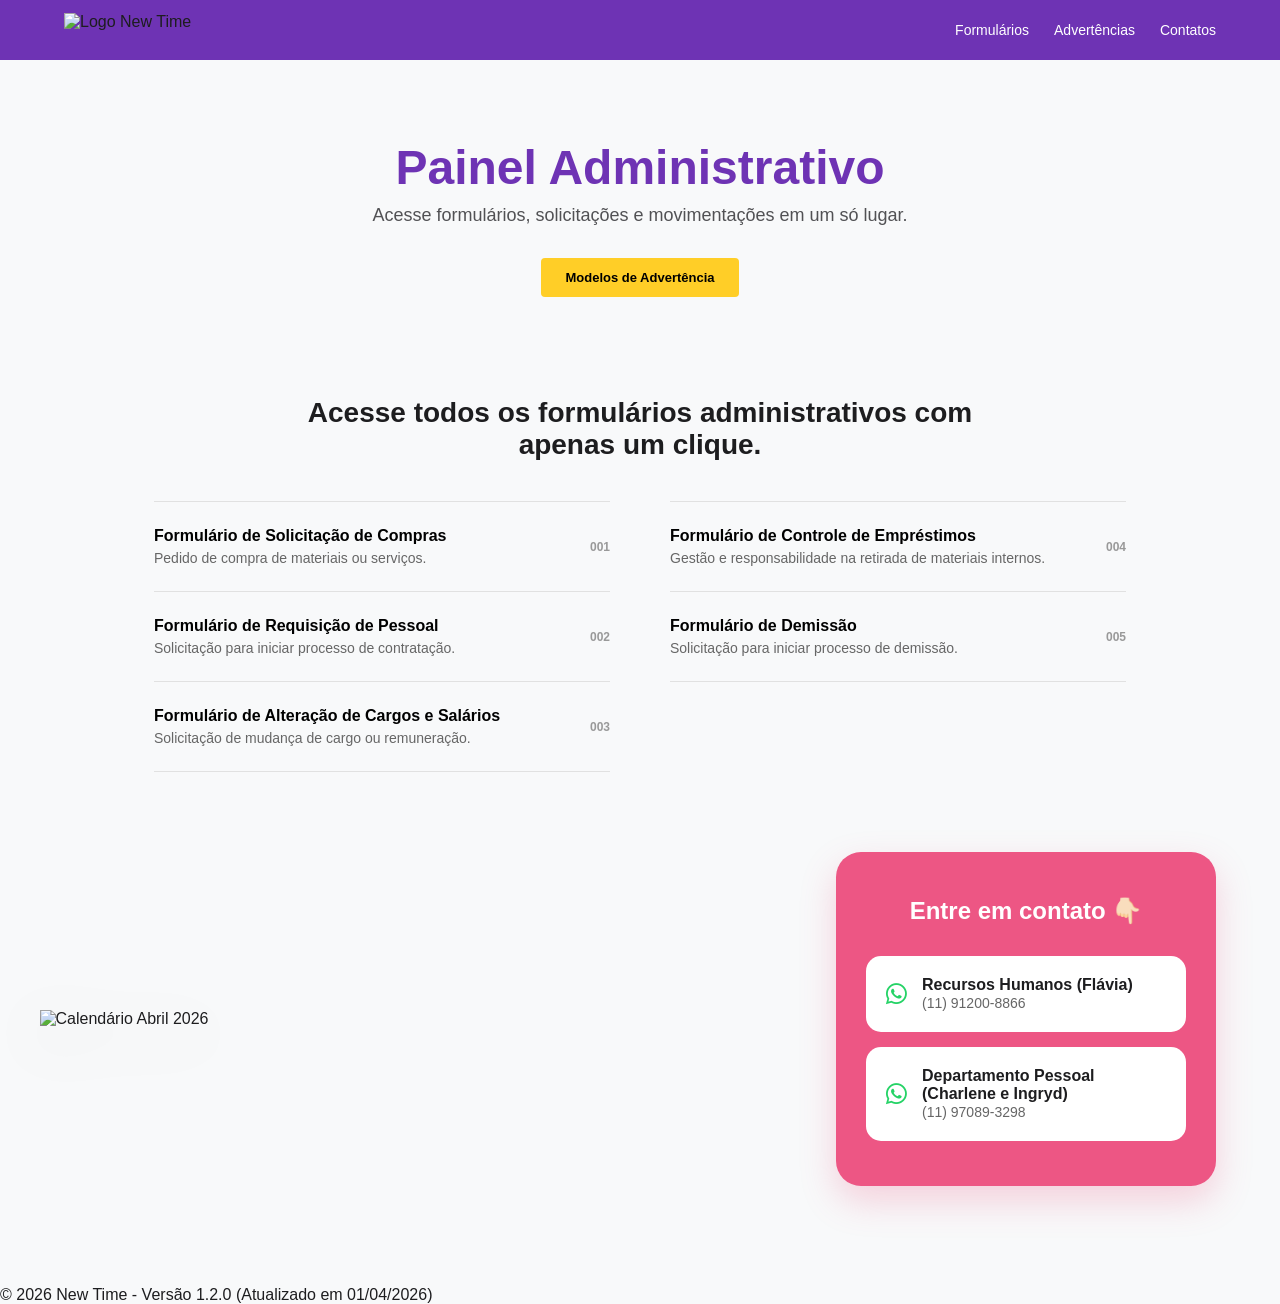
==== commit cb26feb3: "Atualização do index.html Adição das advertências" ====
--- a/index.html
+++ b/index.html
@@ -4,21 +4,16 @@
     <meta charset="UTF-8">
     <meta name="viewport" content="width=device-width, initial-scale=1.0">
     <title>Painel Administrativo - New Time</title>
-
-    <link rel="icon" href="Logo Bolinhas.png" type="image/png">
-    
+    <link rel="icon" href="Imagens/Logo Bolinhas.png" type="image/png">
     <link rel="stylesheet" href="https://cdnjs.cloudflare.com/ajax/libs/font-awesome/6.0.0/css/all.min.css">
-    
     <link rel="stylesheet" href="style.css">
 </head>
 <body>
 
     <header class="navbar">
-        <img src="Logo Branca.png" alt="Logo New Time" class="nav-logo">
-        
+        <img src="Imagens/Logo Branca.png" alt="Logo New Time" class="nav-logo">
         <nav>
             <a href="#formularios">Formulários</a>
-            <a href="#contatos">Contatos &rarr;</a>
             <a href="advertencias.html">Advertências</a>
             <a href="#contatos">Contatos</a>
         </nav>
@@ -28,21 +23,13 @@
         <section class="hero">
             <h1 class="main-title">Painel Administrativo</h1>
             <p class="subtitle">Acesse formulários, solicitações e movimentações em um só lugar.</p>
-
             <div class="cta-buttons">
-                <a href="#formularios" class="btn">Acessar Formulários</a>
-                <a href="https://wa.me/5511912008866" target="_blank" class="btn">Entrar em contato com o RH</a>
-            <div class="cta-buttons" style="margin-bottom: 40px;">
-                <a href="#formularios" class="btn">Ver Formulários</a>
-                <a href="advertencias.html" class="btn" style="background-color: var(--roxo); color: white;">Modelos de Advertência</a>
+                <a href="advertencias.html" class="btn" style="background-color: var(--amarelo); color: black;">Modelos de Advertência</a>
             </div>
-
-            <img src="Main.png" alt="Equipe New Time" class="main-img">
         </section>
 
         <section id="formularios" class="forms-section">
             <h2 class="forms-callout">Acesse todos os formulários administrativos com apenas um clique.</h2>
-
             <div class="forms-grid">
                 <div class="forms-column">
                     <article class="form-row">
@@ -52,7 +39,6 @@
                         </div>
                         <span class="form-id">001</span>
                     </article>
-
                     <article class="form-row">
                         <div class="form-info">
                             <a href="#" id="link-pessoal" class="form-title">Formulário de Requisição de Pessoal</a>
@@ -60,7 +46,6 @@
                         </div>
                         <span class="form-id">002</span>
                     </article>
-
                     <article class="form-row">
                         <div class="form-info">
                             <a href="#" id="link-cargos" class="form-title">Formulário de Alteração de Cargos e Salários</a>
@@ -69,7 +54,6 @@
                         <span class="form-id">003</span>
                     </article>
                 </div>
-
                 <div class="forms-column">
                     <article class="form-row">
                         <div class="form-info">
@@ -78,10 +62,8 @@
                         </div>
                         <span class="form-id">004</span>
                     </article>
-
                     <article class="form-row">
                         <div class="form-info">
-                            <a href="#" id="link-demissao" class="form-title">Formulário de Movimentação de Saída</a>
                             <a href="#" id="link-demissao" class="form-title">Formulário de Demissão</a>
                             <p class="form-description">Solicitação para iniciar processo de demissão.</p>
                         </div>
@@ -91,22 +73,38 @@
             </div>
         </section>
 
-        <footer id="contatos" class="contact-footer">
-            <h2>Fale conosco!</h2>
-            <div class="cards-wrapper">
-                <a href="https://wa.me/5511912008866" target="_blank" class="contact-card">
-                    <strong>Recursos Humanos</strong>
-                    <span class="phone-line"><i class="fab fa-whatsapp"></i> (11) 91200-8866</span>
-                </a>
+        <section id="contatos" class="dashboard-container">
+            <div class="calendar-box">
+                <img src="Imagens/Calendário 2026/04 - Calendário Abril 2026.png" alt="Calendário Abril 2026" class="calendar-img">
+            </div>
 
-                <a href="https://wa.me/5511970893298" target="_blank" class="contact-card">
-                    <strong>Departamento Pessoal</strong>
-                    <span class="phone-line"><i class="fab fa-whatsapp"></i> (11) 97089-3298</span>
-                </a>
+            <div class="contacts-floating-box">
+                <h2 class="floating-title">Entre em contato 👇🏻</h2>
+                <div class="contact-links">
+                    <a href="#" id="btn-rh" class="mini-card">
+                        <i class="fab fa-whatsapp"></i>
+                        <div>
+                            <strong>Recursos Humanos (Flávia)</strong>
+                            <span>(11) 91200-8866</span>
+                        </div>
+                    </a>
+                    <a href="#" id="btn-dp" class="mini-card">
+                        <i class="fab fa-whatsapp"></i>
+                        <div>
+                            <strong>Departamento Pessoal (Charlene e Ingryd)</strong>
+                            <span>(11) 97089-3298</span>
+                        </div>
+                    </a>
+                </div>
             </div>
-        </footer>
+        </section>
     </main>
 
     <script src="script.js"></script>
+
+    <footer class="footer-simples">
+        <p>© 2026 New Time - Versão 1.2.0 (Atualizado em 01/04/2026)</p>
+    </footer>
+
 </body>
 </html>
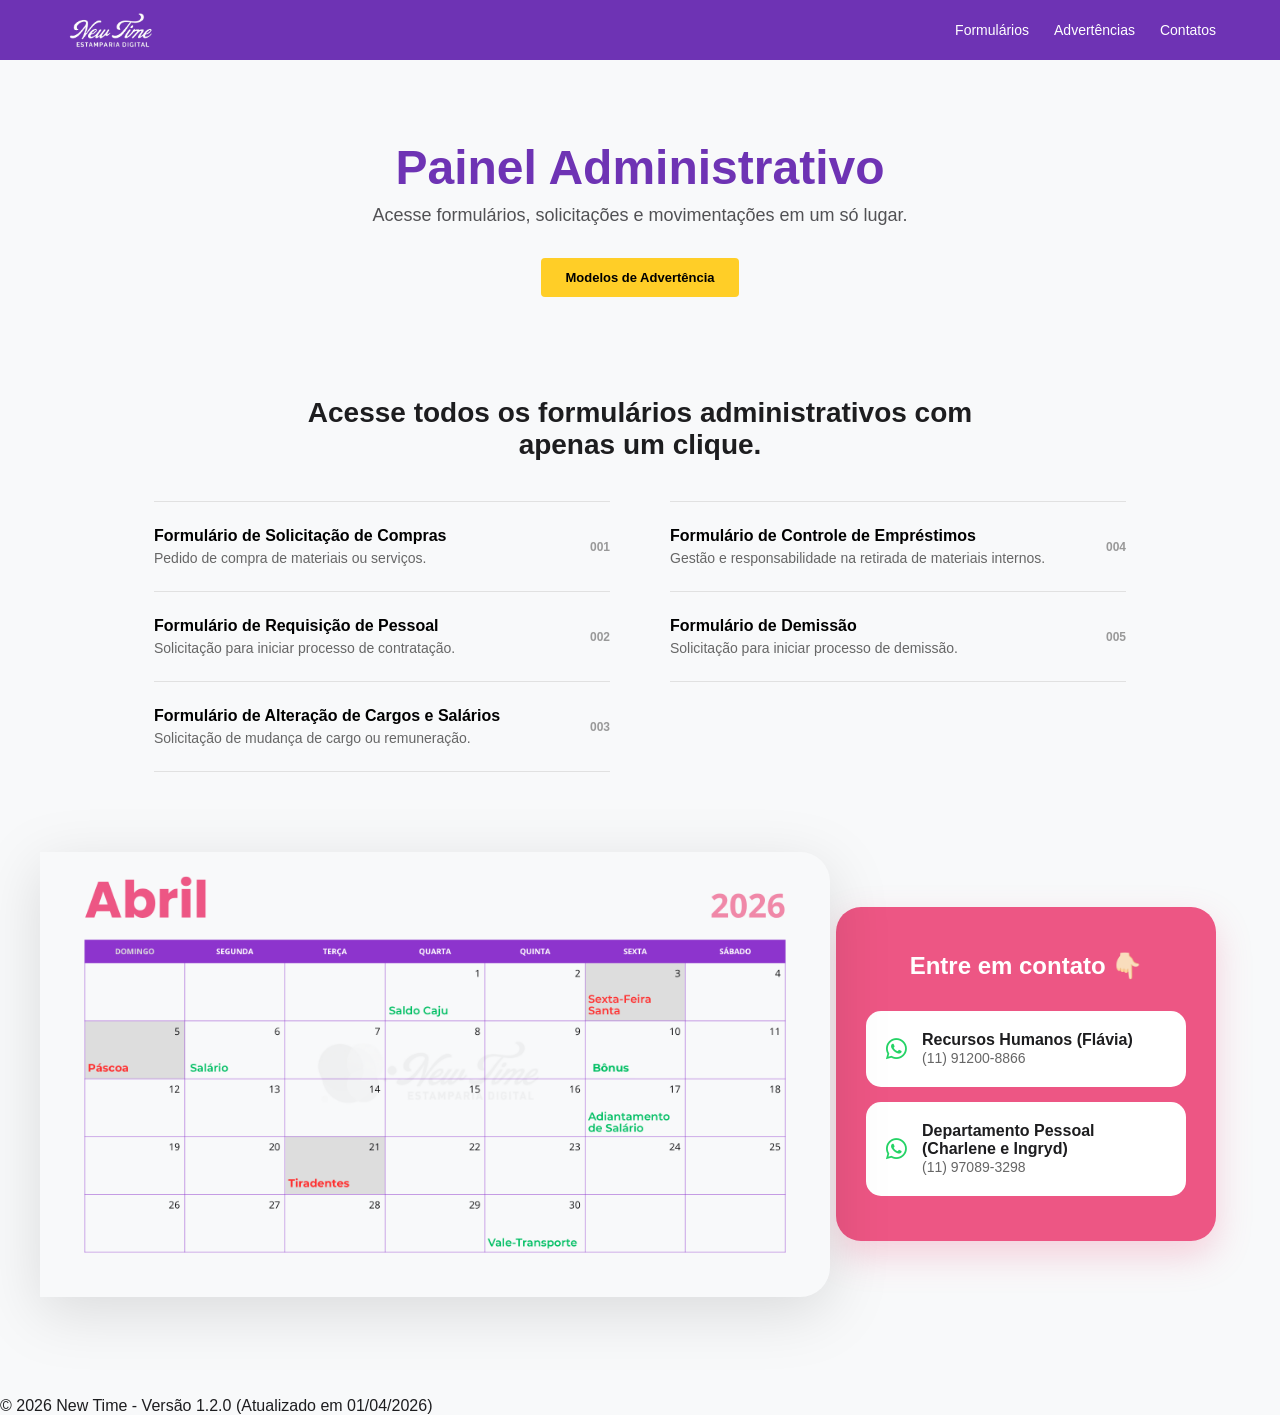
==== commit f093d976: "Fix HTML encoding issues in index.html Corrigindo as imagens no arquivo" ====
--- a/index.html
+++ b/index.html
@@ -4,14 +4,14 @@
     <meta charset="UTF-8">
     <meta name="viewport" content="width=device-width, initial-scale=1.0">
     <title>Painel Administrativo - New Time</title>
-    <link rel="icon" href="Imagens/Logo Bolinhas.png" type="image/png">
+    <link rel="icon" href="Logo Bolinhas.png" type="image/png">
     <link rel="stylesheet" href="https://cdnjs.cloudflare.com/ajax/libs/font-awesome/6.0.0/css/all.min.css">
     <link rel="stylesheet" href="style.css">
 </head>
 <body>
 
     <header class="navbar">
-        <img src="Imagens/Logo Branca.png" alt="Logo New Time" class="nav-logo">
+        <img src="Logo Branca.png" alt="Logo New Time" class="nav-logo">
         <nav>
             <a href="#formularios">Formulários</a>
             <a href="advertencias.html">Advertências</a>
@@ -75,7 +75,7 @@
 
         <section id="contatos" class="dashboard-container">
             <div class="calendar-box">
-                <img src="Imagens/Calendário 2026/04 - Calendário Abril 2026.png" alt="Calendário Abril 2026" class="calendar-img">
+                <img src="04 - Calendário Abril 2026.png" alt="Calendário Abril 2026" class="calendar-img">
             </div>
 
             <div class="contacts-floating-box">
--- a/style.css
+++ b/style.css
@@ -19,7 +19,6 @@
   overflow-x: hidden;
 }
 
-/* NAVBAR */
 .navbar {
   background-color: var(--roxo);
   padding: 0 5%;
@@ -51,7 +50,6 @@
   font-weight: 500;
 }
 
-/* HERO */
 .hero {
   text-align: center;
   padding: 80px 5% 60px;
@@ -92,7 +90,6 @@
   filter: brightness(1.05);
 }
 
-/* FORMULÁRIOS */
 .forms-section {
   padding: 40px 0;
 }
@@ -156,7 +153,6 @@
   font-weight: 600;
 }
 
-/* DASHBOARD */
 .dashboard-container {
   display: flex;
   width: 100vw;
